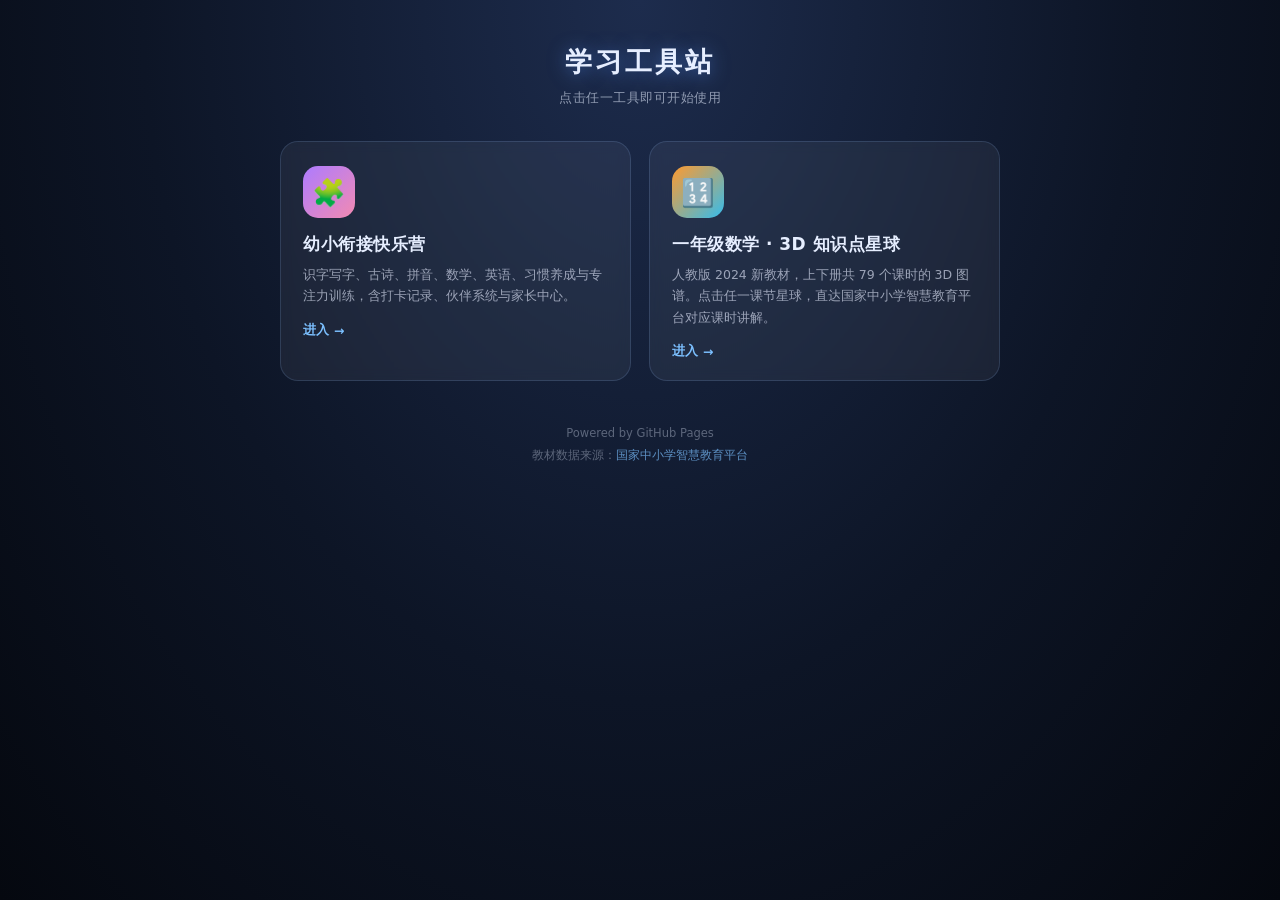
==== index.html @ f81fcbb5 "feat: 根目录改为导航门户（幼小衔接快乐营 + 一年级数学3D）" ====
<!DOCTYPE html>
<html lang="zh-CN">
<head>
    <meta charset="UTF-8">
    <meta name="viewport" content="width=device-width, initial-scale=1.0, viewport-fit=cover">
    <title>学习工具站</title>
    <meta name="description" content="在线学习工具集合：幼小衔接快乐营、小学一年级数学 3D 知识点星球">
    <meta name="theme-color" content="#0a1020">
    <meta name="apple-mobile-web-app-capable" content="yes">
    <meta name="apple-mobile-web-app-status-bar-style" content="black-translucent">
    <meta name="apple-mobile-web-app-title" content="学习工具">
    <link rel="icon" href="data:image/svg+xml,%3Csvg xmlns='http://www.w3.org/2000/svg' viewBox='0 0 64 64'%3E%3Crect width='64' height='64' rx='14' fill='%230a1020'/%3E%3Ccircle cx='22' cy='24' r='9' fill='%23ff9a2e'/%3E%3Ccircle cx='43' cy='38' r='7' fill='%2335bcec'/%3E%3Ccircle cx='41' cy='19' r='4' fill='%23f5cf1f'/%3E%3Ccircle cx='20' cy='45' r='3.5' fill='%2384d944'/%3E%3C/svg%3E">
    <style>
        * { margin: 0; padding: 0; box-sizing: border-box; }
        body {
            min-height: 100vh;
            background: radial-gradient(ellipse at 50% 0%, #1d2c4d 0%, #0d1526 55%, #05080f 100%);
            font-family: "PingFang SC", "Microsoft YaHei", system-ui, sans-serif;
            color: #e6eeff;
            display: flex; flex-direction: column; align-items: center;
            padding: max(44px, env(safe-area-inset-top)) 20px max(40px, env(safe-area-inset-bottom));
            -webkit-font-smoothing: antialiased;
        }
        header { text-align: center; margin-bottom: 34px; }
        header h1 {
            font-size: 27px; font-weight: 800; letter-spacing: 3px;
            text-shadow: 0 2px 18px rgba(90,150,255,.5);
        }
        header p { margin-top: 9px; font-size: 13px; color: rgba(230,238,255,.58); letter-spacing: .5px; }

        .grid {
            width: 100%; max-width: 720px;
            display: grid; grid-template-columns: repeat(auto-fit, minmax(260px, 1fr));
            gap: 18px;
        }
        .card {
            display: block; text-decoration: none; color: inherit;
            padding: 24px 22px 20px; border-radius: 18px;
            background: rgba(255,255,255,.055);
            border: 1px solid rgba(150,190,255,.16);
            backdrop-filter: blur(6px);
            transition: transform .18s ease, background .18s ease, border-color .18s ease, box-shadow .18s ease;
        }
        .card:hover, .card:active {
            transform: translateY(-4px);
            background: rgba(255,255,255,.1);
            border-color: rgba(150,190,255,.45);
            box-shadow: 0 12px 34px rgba(0,0,0,.45);
        }
        .card .ico {
            width: 52px; height: 52px; border-radius: 15px;
            display: flex; align-items: center; justify-content: center;
            font-size: 27px; line-height: 1; margin-bottom: 15px;
        }
        .card:nth-child(1) .ico { background: linear-gradient(135deg, #AD7BFF, #F28AB2); }
        .card:nth-child(2) .ico { background: linear-gradient(135deg, #FF9A2E, #35BCEC); }

        .card h2 { font-size: 17px; font-weight: 700; letter-spacing: .5px; }
        .card p {
            margin-top: 8px; font-size: 12.5px; line-height: 1.7;
            color: rgba(230,238,255,.62);
        }
        .card .go {
            display: inline-flex; align-items: center; gap: 5px;
            margin-top: 15px; font-size: 12.5px; font-weight: 700; color: #7cc0ff;
        }
        .card:hover .go { color: #ffd24a; }

        footer {
            margin-top: 42px; text-align: center;
            font-size: 11.5px; line-height: 1.9; color: rgba(230,238,255,.35);
        }
        footer a { color: rgba(124,192,255,.7); text-decoration: none; }

        @media (max-width: 560px) {
            header h1 { font-size: 22px; }
            .card { padding: 20px 18px 17px; }
        }
    </style>
</head>
<body>
    <header>
        <h1>学习工具站</h1>
        <p>点击任一工具即可开始使用</p>
    </header>

    <div class="grid">
        <a class="card" href="https://shaka19190918.github.io/youxiao-xianjie/">
            <div class="ico">🧩</div>
            <h2>幼小衔接快乐营</h2>
            <p>识字写字、古诗、拼音、数学、英语、习惯养成与专注力训练，含打卡记录、伙伴系统与家长中心。</p>
            <span class="go">进入 <span>→</span></span>
        </a>

        <a class="card" href="https://shaka19190918.github.io/zzxiaoxue/">
            <div class="ico">🔢</div>
            <h2>一年级数学 · 3D 知识点星球</h2>
            <p>人教版 2024 新教材，上下册共 79 个课时的 3D 图谱。点击任一课节星球，直达国家中小学智慧教育平台对应课时讲解。</p>
            <span class="go">进入 <span>→</span></span>
        </a>
    </div>

    <footer>
        Powered by GitHub Pages<br>
        教材数据来源：<a href="https://basic.smartedu.cn/" target="_blank" rel="noopener">国家中小学智慧教育平台</a>
    </footer>
</body>
</html>
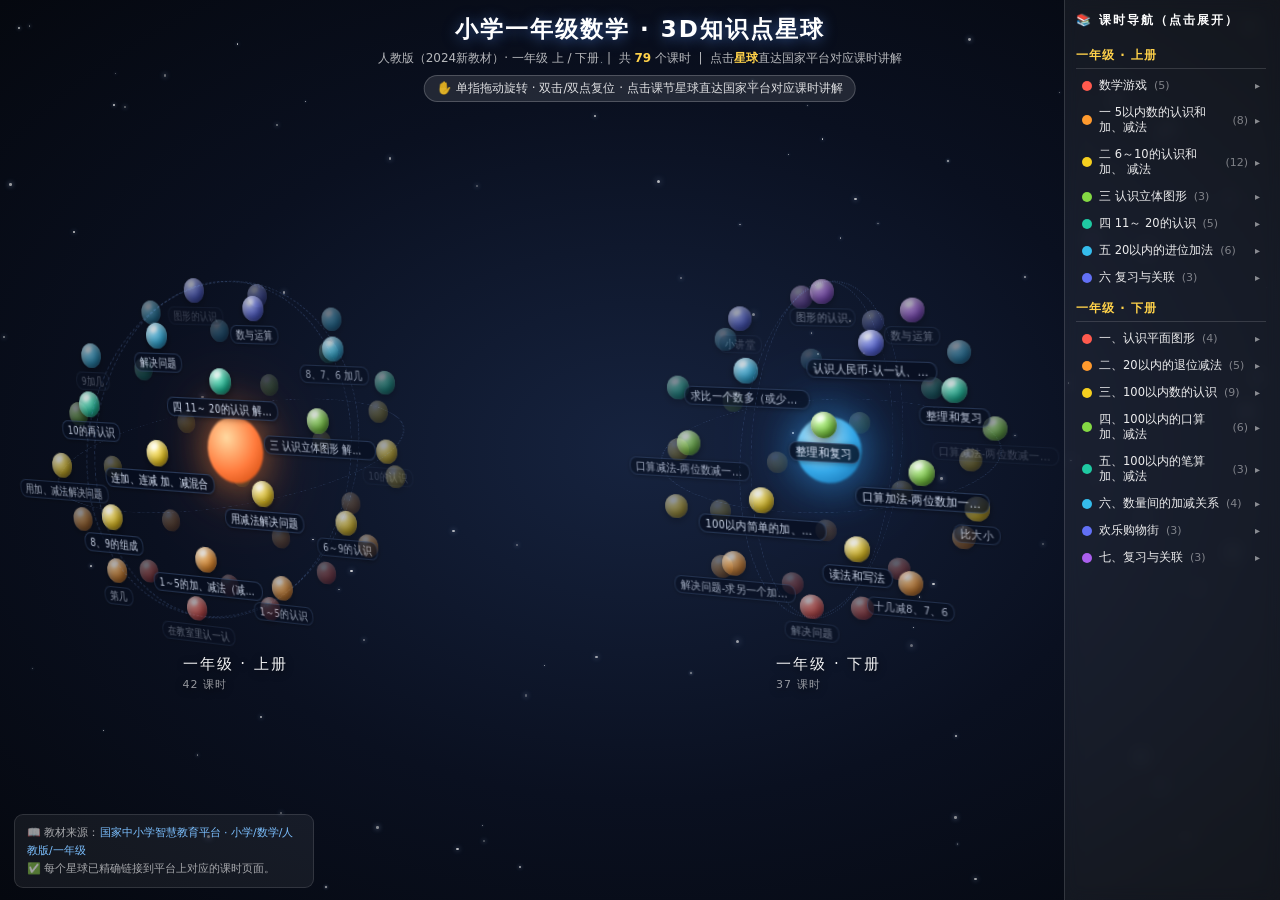
==== commit cee6bb37: "chore: 根域名重定向到 /zzxiaoxue/" ====
--- a/index.html
+++ b/index.html
@@ -1,108 +1,15 @@
 <!DOCTYPE html>
 <html lang="zh-CN">
 <head>
-    <meta charset="UTF-8">
-    <meta name="viewport" content="width=device-width, initial-scale=1.0, viewport-fit=cover">
-    <title>学习工具站</title>
-    <meta name="description" content="在线学习工具集合：幼小衔接快乐营、小学一年级数学 3D 知识点星球">
-    <meta name="theme-color" content="#0a1020">
-    <meta name="apple-mobile-web-app-capable" content="yes">
-    <meta name="apple-mobile-web-app-status-bar-style" content="black-translucent">
-    <meta name="apple-mobile-web-app-title" content="学习工具">
-    <link rel="icon" href="data:image/svg+xml,%3Csvg xmlns='http://www.w3.org/2000/svg' viewBox='0 0 64 64'%3E%3Crect width='64' height='64' rx='14' fill='%230a1020'/%3E%3Ccircle cx='22' cy='24' r='9' fill='%23ff9a2e'/%3E%3Ccircle cx='43' cy='38' r='7' fill='%2335bcec'/%3E%3Ccircle cx='41' cy='19' r='4' fill='%23f5cf1f'/%3E%3Ccircle cx='20' cy='45' r='3.5' fill='%2384d944'/%3E%3C/svg%3E">
-    <style>
-        * { margin: 0; padding: 0; box-sizing: border-box; }
-        body {
-            min-height: 100vh;
-            background: radial-gradient(ellipse at 50% 0%, #1d2c4d 0%, #0d1526 55%, #05080f 100%);
-            font-family: "PingFang SC", "Microsoft YaHei", system-ui, sans-serif;
-            color: #e6eeff;
-            display: flex; flex-direction: column; align-items: center;
-            padding: max(44px, env(safe-area-inset-top)) 20px max(40px, env(safe-area-inset-bottom));
-            -webkit-font-smoothing: antialiased;
-        }
-        header { text-align: center; margin-bottom: 34px; }
-        header h1 {
-            font-size: 27px; font-weight: 800; letter-spacing: 3px;
-            text-shadow: 0 2px 18px rgba(90,150,255,.5);
-        }
-        header p { margin-top: 9px; font-size: 13px; color: rgba(230,238,255,.58); letter-spacing: .5px; }
-
-        .grid {
-            width: 100%; max-width: 720px;
-            display: grid; grid-template-columns: repeat(auto-fit, minmax(260px, 1fr));
-            gap: 18px;
-        }
-        .card {
-            display: block; text-decoration: none; color: inherit;
-            padding: 24px 22px 20px; border-radius: 18px;
-            background: rgba(255,255,255,.055);
-            border: 1px solid rgba(150,190,255,.16);
-            backdrop-filter: blur(6px);
-            transition: transform .18s ease, background .18s ease, border-color .18s ease, box-shadow .18s ease;
-        }
-        .card:hover, .card:active {
-            transform: translateY(-4px);
-            background: rgba(255,255,255,.1);
-            border-color: rgba(150,190,255,.45);
-            box-shadow: 0 12px 34px rgba(0,0,0,.45);
-        }
-        .card .ico {
-            width: 52px; height: 52px; border-radius: 15px;
-            display: flex; align-items: center; justify-content: center;
-            font-size: 27px; line-height: 1; margin-bottom: 15px;
-        }
-        .card:nth-child(1) .ico { background: linear-gradient(135deg, #AD7BFF, #F28AB2); }
-        .card:nth-child(2) .ico { background: linear-gradient(135deg, #FF9A2E, #35BCEC); }
-
-        .card h2 { font-size: 17px; font-weight: 700; letter-spacing: .5px; }
-        .card p {
-            margin-top: 8px; font-size: 12.5px; line-height: 1.7;
-            color: rgba(230,238,255,.62);
-        }
-        .card .go {
-            display: inline-flex; align-items: center; gap: 5px;
-            margin-top: 15px; font-size: 12.5px; font-weight: 700; color: #7cc0ff;
-        }
-        .card:hover .go { color: #ffd24a; }
-
-        footer {
-            margin-top: 42px; text-align: center;
-            font-size: 11.5px; line-height: 1.9; color: rgba(230,238,255,.35);
-        }
-        footer a { color: rgba(124,192,255,.7); text-decoration: none; }
-
-        @media (max-width: 560px) {
-            header h1 { font-size: 22px; }
-            .card { padding: 20px 18px 17px; }
-        }
-    </style>
+<meta charset="UTF-8">
+<title>一年级数学 · 3D知识点星球</title>
+<meta http-equiv="refresh" content="0; url=/zzxiaoxue/">
+<meta name="theme-color" content="#0a1020">
+<meta name="apple-mobile-web-app-capable" content="yes">
 </head>
-<body>
-    <header>
-        <h1>学习工具站</h1>
-        <p>点击任一工具即可开始使用</p>
-    </header>
-
-    <div class="grid">
-        <a class="card" href="https://shaka19190918.github.io/youxiao-xianjie/">
-            <div class="ico">🧩</div>
-            <h2>幼小衔接快乐营</h2>
-            <p>识字写字、古诗、拼音、数学、英语、习惯养成与专注力训练，含打卡记录、伙伴系统与家长中心。</p>
-            <span class="go">进入 <span>→</span></span>
-        </a>
-
-        <a class="card" href="https://shaka19190918.github.io/zzxiaoxue/">
-            <div class="ico">🔢</div>
-            <h2>一年级数学 · 3D 知识点星球</h2>
-            <p>人教版 2024 新教材，上下册共 79 个课时的 3D 图谱。点击任一课节星球，直达国家中小学智慧教育平台对应课时讲解。</p>
-            <span class="go">进入 <span>→</span></span>
-        </a>
-    </div>
-
-    <footer>
-        Powered by GitHub Pages<br>
-        教材数据来源：<a href="https://basic.smartedu.cn/" target="_blank" rel="noopener">国家中小学智慧教育平台</a>
-    </footer>
+<body style="margin:0;font-family:system-ui,'PingFang SC','Microsoft YaHei',sans-serif;background:#0a1020;color:#dce8ff;display:flex;flex-direction:column;align-items:center;justify-content:center;height:100vh;gap:10px;text-align:center">
+<div style="font-size:19px;font-weight:800">一年级数学 · 3D 知识点星球</div>
+<div style="font-size:14px;opacity:.7">已搬家到新地址，正在跳转…</div>
+<a href="/zzxiaoxue/" style="color:#7cc0ff;font-size:14px;margin-top:8px;text-decoration:none">如未自动跳转，点此访问 →</a>
 </body>
-</html>
+</html>
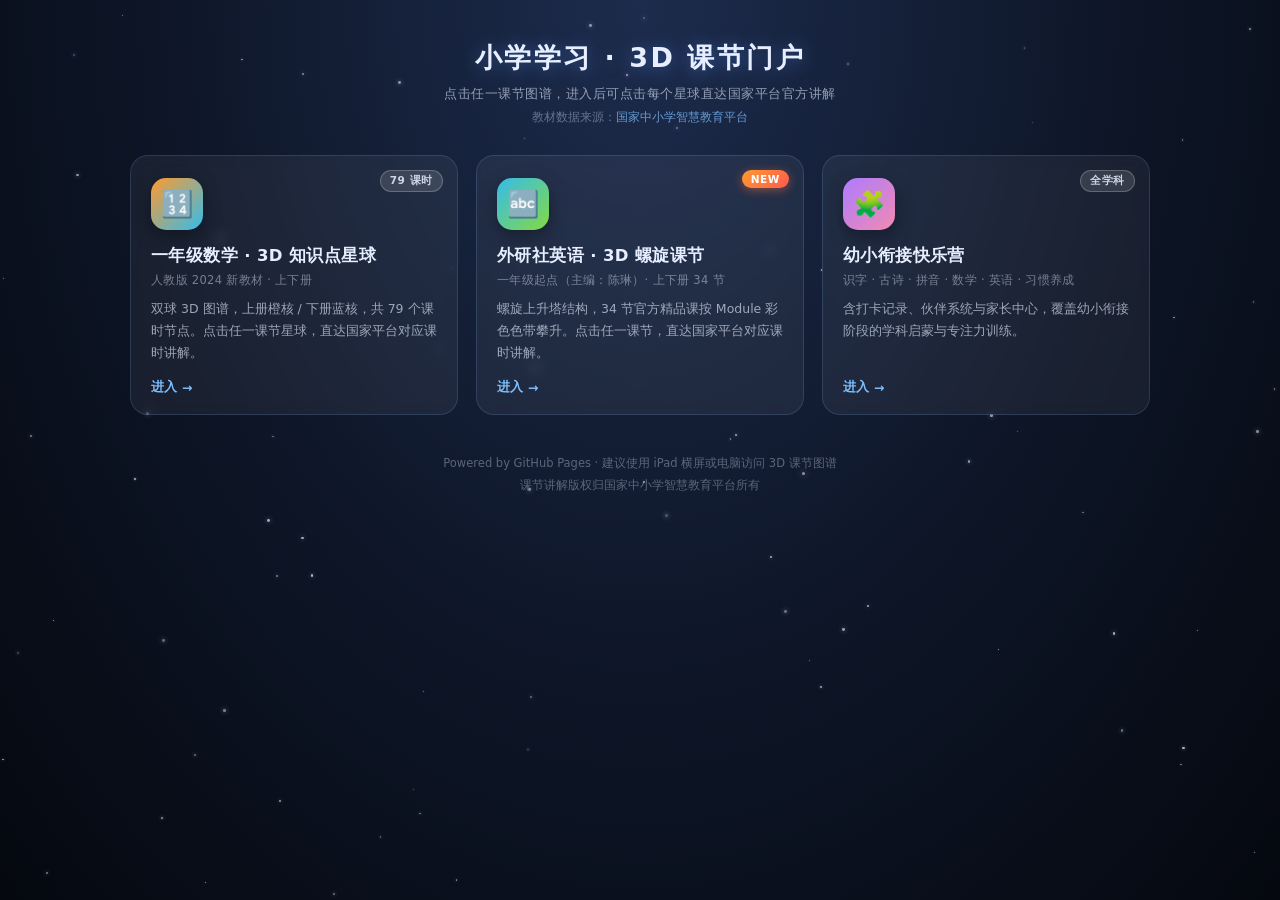
==== commit 50af1eb6: "root domain -> navigation portal (3 sites)" ====
--- a/index.html
+++ b/index.html
@@ -2,14 +2,135 @@
 <html lang="zh-CN">
 <head>
 <meta charset="UTF-8">
-<title>一年级数学 · 3D知识点星球</title>
-<meta http-equiv="refresh" content="0; url=/zzxiaoxue/">
+<meta name="viewport" content="width=device-width, initial-scale=1.0, viewport-fit=cover">
+<title>小学学习 3D 课节门户</title>
+<meta name="description" content="幼小衔接快乐营、一年级数学 3D 知识点星球、外研社英语 3D 螺旋课节——课节节点一键直达国家中小学智慧教育平台官方讲解。">
 <meta name="theme-color" content="#0a1020">
 <meta name="apple-mobile-web-app-capable" content="yes">
+<meta name="apple-mobile-web-app-status-bar-style" content="black-translucent">
+<meta name="apple-mobile-web-app-title" content="学习3D门户">
+<meta property="og:title" content="小学学习 3D 课节门户">
+<meta property="og:description" content="数学 79 课时 · 英语 34 节 · 幼小衔接快乐营">
+<meta property="og:type" content="website">
+<link rel="icon" href="data:image/svg+xml,%3Csvg xmlns='http://www.w3.org/2000/svg' viewBox='0 0 64 64'%3E%3Crect width='64' height='64' rx='14' fill='%230a1020'/%3E%3Ccircle cx='22' cy='24' r='9' fill='%23ff9a2e'/%3E%3Ccircle cx='43' cy='38' r='7' fill='%2335bcec'/%3E%3Ccircle cx='41' cy='19' r='4' fill='%23f5cf1f'/%3E%3Ccircle cx='20' cy='45' r='3.5' fill='%2384d944'/%3E%3C/svg%3E">
+<style>
+* { margin:0; padding:0; box-sizing:border-box; }
+html { -webkit-text-size-adjust:100%; }
+body {
+  min-height:100vh; min-height:100dvh;
+  background:radial-gradient(ellipse at 50% 0%, #1d2c4d 0%, #0d1526 55%, #05080f 100%);
+  font-family:"PingFang SC","Microsoft YaHei",system-ui,sans-serif;
+  color:#e6eeff; -webkit-font-smoothing:antialiased;
+  display:flex; flex-direction:column; align-items:center;
+  padding:max(40px, env(safe-area-inset-top)) 22px max(36px, env(safe-area-inset-bottom));
+  overflow-x:hidden;
+}
+#stars { position:fixed; inset:0; z-index:0; pointer-events:none; }
+body > *:not(#stars) { position:relative; z-index:1; }
+
+header { text-align:center; margin-bottom:30px; }
+header h1 { font-size:27px; font-weight:800; letter-spacing:2.5px; text-shadow:0 2px 18px rgba(90,150,255,.45); }
+header p { margin-top:9px; font-size:13px; color:rgba(230,238,255,.6); letter-spacing:.5px; }
+header .srcnote { margin-top:7px; font-size:11.5px; color:rgba(230,238,255,.38); }
+header .srcnote a { color:rgba(124,192,255,.75); text-decoration:none; }
+
+.grid { width:100%; max-width:1020px; display:grid; grid-template-columns:repeat(auto-fit, minmax(258px,1fr)); gap:18px; }
+
+.card {
+  position:relative; display:flex; flex-direction:column;
+  text-decoration:none; color:inherit; overflow:hidden;
+  padding:22px 20px 18px; border-radius:18px;
+  background:rgba(255,255,255,.055); border:1px solid rgba(150,190,255,.16);
+  backdrop-filter:blur(6px);
+  transition:transform .18s ease, background .18s ease, border-color .18s ease, box-shadow .18s ease;
+}
+.card:hover, .card:active { transform:translateY(-5px); background:rgba(255,255,255,.1); border-color:rgba(150,190,255,.5); box-shadow:0 14px 38px rgba(0,0,0,.5); }
+.card:focus-visible { outline:2px solid #ffd24a; outline-offset:3px; }
+
+.badge { position:absolute; top:14px; right:14px; padding:3px 9px; border-radius:20px; font-size:10.5px; font-weight:700; letter-spacing:.6px; }
+.badge.new { background:linear-gradient(135deg,#ff9a2e,#ff5a4e); color:#fff; box-shadow:0 2px 10px rgba(255,120,60,.45); }
+.badge.cnt { background:rgba(255,255,255,.12); border:1px solid rgba(255,255,255,.22); color:rgba(230,238,255,.85); }
+
+.ico { width:52px; height:52px; border-radius:15px; display:flex; align-items:center; justify-content:center; font-size:26px; line-height:1; margin-bottom:14px; box-shadow:0 6px 18px rgba(0,0,0,.35); }
+.card.c1 .ico { background:linear-gradient(135deg,#AD7BFF,#F28AB2); }
+.card.c2 .ico { background:linear-gradient(135deg,#FF9A2E,#35BCEC); }
+.card.c3 .ico { background:linear-gradient(135deg,#35BCEC,#84D944); }
+
+.card h2 { font-size:16.5px; font-weight:700; letter-spacing:.4px; line-height:1.4; padding-right:52px; }
+.card .meta { margin-top:6px; font-size:11.5px; color:rgba(230,238,255,.45); letter-spacing:.3px; }
+.card p { margin-top:10px; font-size:12.5px; line-height:1.75; color:rgba(230,238,255,.64); flex:1; }
+.card .go { display:inline-flex; align-items:center; gap:5px; margin-top:15px; font-size:12.5px; font-weight:700; color:#7cc0ff; }
+.card:hover .go { color:#ffd24a; }
+
+footer { margin-top:38px; text-align:center; font-size:11.5px; line-height:1.9; color:rgba(230,238,255,.35); }
+footer a { color:rgba(124,192,255,.7); text-decoration:none; }
+
+@media (max-width:560px){
+  header h1 { font-size:22px; }
+  .grid { gap:14px; }
+  .card { padding:19px 17px 16px; }
+}
+/* iPad 横屏高度不足时压缩留白 */
+@media (max-height:700px){
+  body { padding-top:max(24px, env(safe-area-inset-top)); }
+  header { margin-bottom:20px; }
+  header h1 { font-size:22px; }
+  footer { margin-top:24px; }
+}
+</style>
 </head>
-<body style="margin:0;font-family:system-ui,'PingFang SC','Microsoft YaHei',sans-serif;background:#0a1020;color:#dce8ff;display:flex;flex-direction:column;align-items:center;justify-content:center;height:100vh;gap:10px;text-align:center">
-<div style="font-size:19px;font-weight:800">一年级数学 · 3D 知识点星球</div>
-<div style="font-size:14px;opacity:.7">已搬家到新地址，正在跳转…</div>
-<a href="/zzxiaoxue/" style="color:#7cc0ff;font-size:14px;margin-top:8px;text-decoration:none">如未自动跳转，点此访问 →</a>
+<body>
+<div id="stars"></div>
+
+<header>
+  <h1>小学学习 · 3D 课节门户</h1>
+  <p>点击任一课节图谱，进入后可点击每个星球直达国家平台官方讲解</p>
+  <div class="srcnote">教材数据来源：<a href="https://basic.smartedu.cn/" target="_blank" rel="noopener">国家中小学智慧教育平台</a></div>
+</header>
+
+<div class="grid">
+  <a class="card c2" href="/zzxiaoxue/">
+    <span class="badge cnt">79 课时</span>
+    <div class="ico">🔢</div>
+    <h2>一年级数学 · 3D 知识点星球</h2>
+    <div class="meta">人教版 2024 新教材 · 上下册</div>
+    <p>双球 3D 图谱，上册橙核 / 下册蓝核，共 79 个课时节点。点击任一课节星球，直达国家平台对应课时讲解。</p>
+    <span class="go">进入 <span>→</span></span>
+  </a>
+
+  <a class="card c3" href="/zzxiaoxue/fltrp/">
+    <span class="badge new">NEW</span>
+    <div class="ico">🔤</div>
+    <h2>外研社英语 · 3D 螺旋课节</h2>
+    <div class="meta">一年级起点（主编：陈琳）· 上下册 34 节</div>
+    <p>螺旋上升塔结构，34 节官方精品课按 Module 彩色色带攀升。点击任一课节，直达国家平台对应课时讲解。</p>
+    <span class="go">进入 <span>→</span></span>
+  </a>
+
+  <a class="card c1" href="/youxiao-xianjie/">
+    <span class="badge cnt">全学科</span>
+    <div class="ico">🧩</div>
+    <h2>幼小衔接快乐营</h2>
+    <div class="meta">识字 · 古诗 · 拼音 · 数学 · 英语 · 习惯养成</div>
+    <p>含打卡记录、伙伴系统与家长中心，覆盖幼小衔接阶段的学科启蒙与专注力训练。</p>
+    <span class="go">进入 <span>→</span></span>
+  </a>
+</div>
+
+<footer>
+  Powered by GitHub Pages · 建议使用 iPad 横屏或电脑访问 3D 课节图谱<br>
+  课节讲解版权归国家中小学智慧教育平台所有
+</footer>
+
+<script>
+(function(){
+  var s=document.getElementById('stars'), h='';
+  for(var i=0;i<80;i++){
+    var sz=(Math.random()*2+1).toFixed(1);
+    h+='<div style="position:absolute;left:'+(Math.random()*100).toFixed(2)+'%;top:'+(Math.random()*100).toFixed(2)+'%;width:'+sz+'px;height:'+sz+'px;border-radius:50%;background:rgba(255,255,255,'+(Math.random()*.45+.25).toFixed(2)+');box-shadow:0 0 '+(sz*2)+'px rgba(180,210,255,.6);"></div>';
+  }
+  s.innerHTML=h;
+})();
+</script>
 </body>
-</html>+</html>
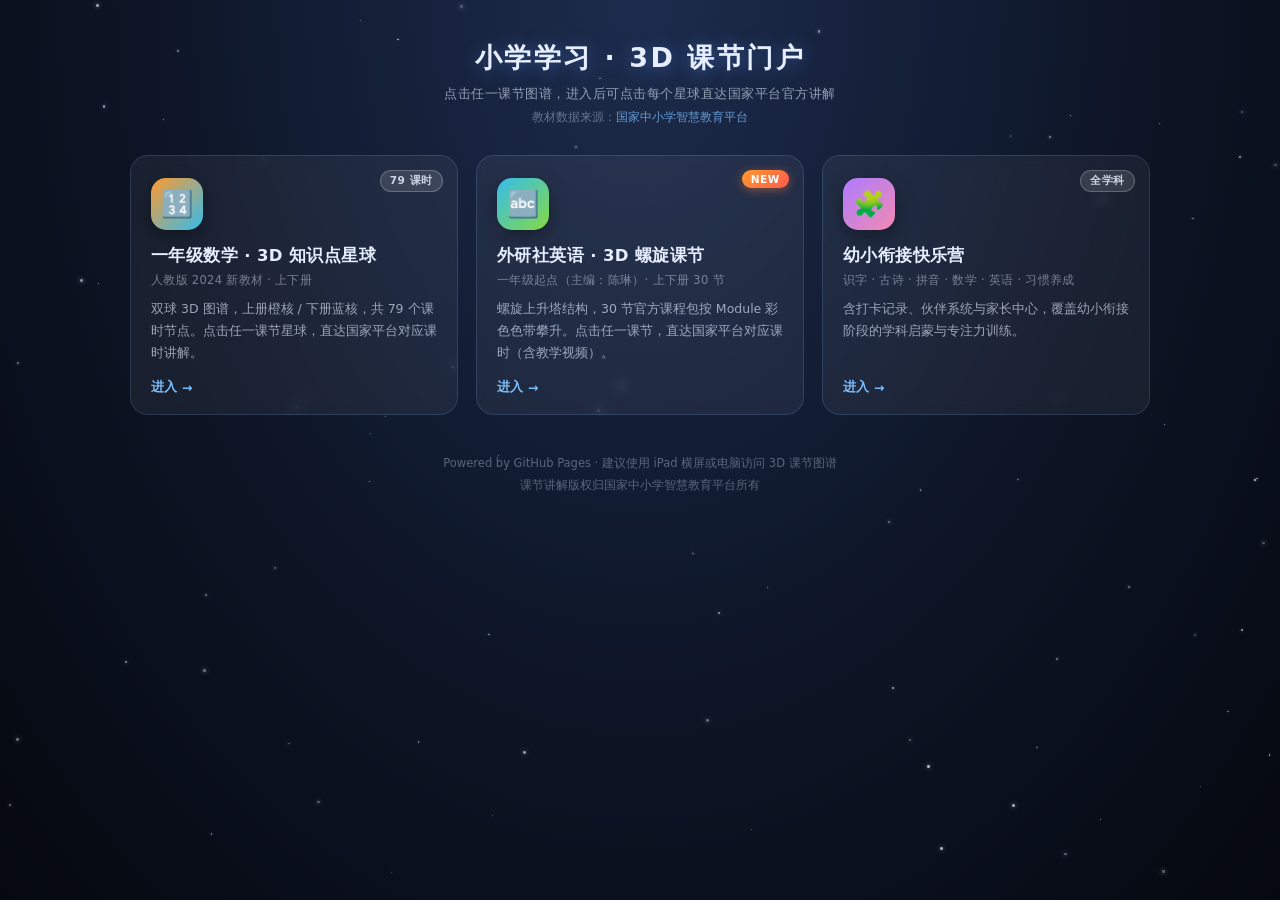
==== commit f033998d: "portal: 英语卡片节点数 34 -> 30" ====
--- a/index.html
+++ b/index.html
@@ -102,8 +102,8 @@
     <span class="badge new">NEW</span>
     <div class="ico">🔤</div>
     <h2>外研社英语 · 3D 螺旋课节</h2>
-    <div class="meta">一年级起点（主编：陈琳）· 上下册 34 节</div>
-    <p>螺旋上升塔结构，34 节官方精品课按 Module 彩色色带攀升。点击任一课节，直达国家平台对应课时讲解。</p>
+    <div class="meta">一年级起点（主编：陈琳）· 上下册 30 节</div>
+    <p>螺旋上升塔结构，30 节官方课程包按 Module 彩色色带攀升。点击任一课节，直达国家平台对应课时（含教学视频）。</p>
     <span class="go">进入 <span>→</span></span>
   </a>
 
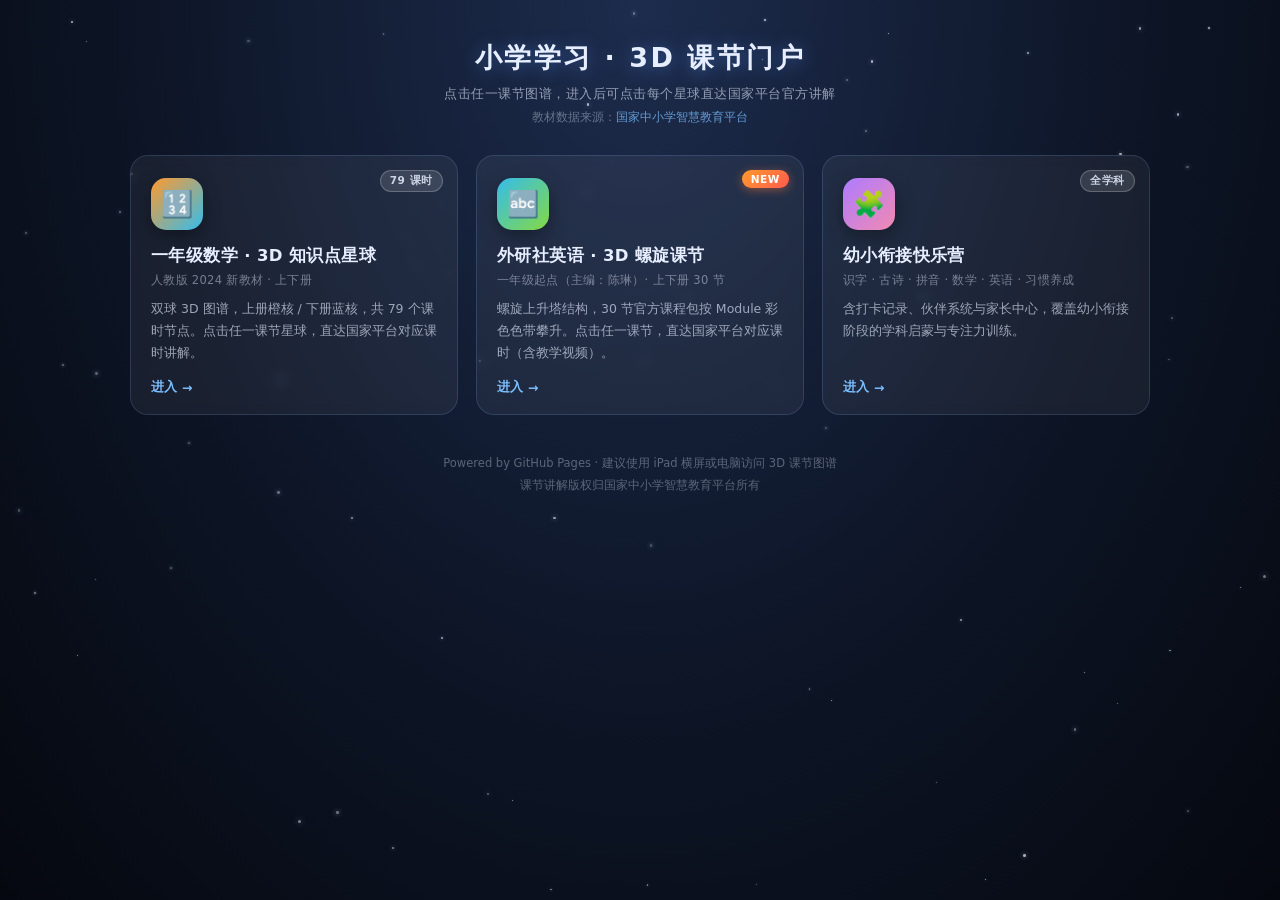
==== commit c7c79482: "portal: English card link -> ?v=2 (bust cache)" ====
--- a/index.html
+++ b/index.html
@@ -98,7 +98,7 @@
     <span class="go">进入 <span>→</span></span>
   </a>
 
-  <a class="card c3" href="/zzxiaoxue/fltrp/">
+  <a class="card c3" href="/zzxiaoxue/fltrp/?v=2">
     <span class="badge new">NEW</span>
     <div class="ico">🔤</div>
     <h2>外研社英语 · 3D 螺旋课节</h2>
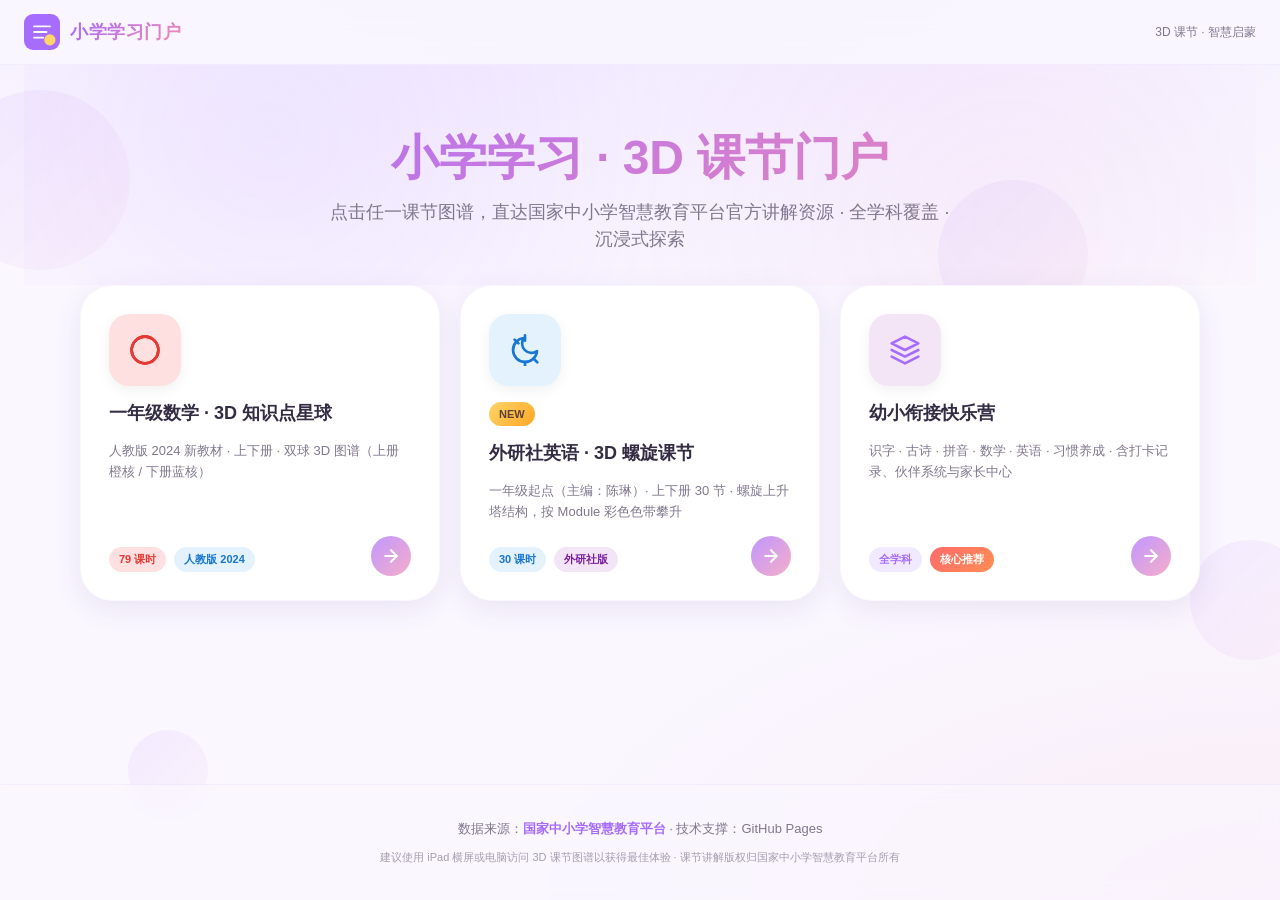
==== commit f09f5a06: "Portal v2: landscape-first redesign, unified brand language" ====
--- a/index.html
+++ b/index.html
@@ -2,135 +2,256 @@
 <html lang="zh-CN">
 <head>
 <meta charset="UTF-8">
-<meta name="viewport" content="width=device-width, initial-scale=1.0, viewport-fit=cover">
-<title>小学学习 3D 课节门户</title>
-<meta name="description" content="幼小衔接快乐营、一年级数学 3D 知识点星球、外研社英语 3D 螺旋课节——课节节点一键直达国家中小学智慧教育平台官方讲解。">
-<meta name="theme-color" content="#0a1020">
+<meta name="viewport" content="width=device-width,initial-scale=1.0,viewport-fit=cover">
 <meta name="apple-mobile-web-app-capable" content="yes">
-<meta name="apple-mobile-web-app-status-bar-style" content="black-translucent">
-<meta name="apple-mobile-web-app-title" content="学习3D门户">
-<meta property="og:title" content="小学学习 3D 课节门户">
-<meta property="og:description" content="数学 79 课时 · 英语 34 节 · 幼小衔接快乐营">
-<meta property="og:type" content="website">
-<link rel="icon" href="data:image/svg+xml,%3Csvg xmlns='http://www.w3.org/2000/svg' viewBox='0 0 64 64'%3E%3Crect width='64' height='64' rx='14' fill='%230a1020'/%3E%3Ccircle cx='22' cy='24' r='9' fill='%23ff9a2e'/%3E%3Ccircle cx='43' cy='38' r='7' fill='%2335bcec'/%3E%3Ccircle cx='41' cy='19' r='4' fill='%23f5cf1f'/%3E%3Ccircle cx='20' cy='45' r='3.5' fill='%2384d944'/%3E%3C/svg%3E">
+<meta name="theme-color" content="#A66CFF">
+<title>小学学习 · 3D 课节门户</title>
 <style>
-* { margin:0; padding:0; box-sizing:border-box; }
-html { -webkit-text-size-adjust:100%; }
-body {
-  min-height:100vh; min-height:100dvh;
-  background:radial-gradient(ellipse at 50% 0%, #1d2c4d 0%, #0d1526 55%, #05080f 100%);
-  font-family:"PingFang SC","Microsoft YaHei",system-ui,sans-serif;
-  color:#e6eeff; -webkit-font-smoothing:antialiased;
-  display:flex; flex-direction:column; align-items:center;
-  padding:max(40px, env(safe-area-inset-top)) 22px max(36px, env(safe-area-inset-bottom));
-  overflow-x:hidden;
-}
-#stars { position:fixed; inset:0; z-index:0; pointer-events:none; }
-body > *:not(#stars) { position:relative; z-index:1; }
-
-header { text-align:center; margin-bottom:30px; }
-header h1 { font-size:27px; font-weight:800; letter-spacing:2.5px; text-shadow:0 2px 18px rgba(90,150,255,.45); }
-header p { margin-top:9px; font-size:13px; color:rgba(230,238,255,.6); letter-spacing:.5px; }
-header .srcnote { margin-top:7px; font-size:11.5px; color:rgba(230,238,255,.38); }
-header .srcnote a { color:rgba(124,192,255,.75); text-decoration:none; }
-
-.grid { width:100%; max-width:1020px; display:grid; grid-template-columns:repeat(auto-fit, minmax(258px,1fr)); gap:18px; }
-
-.card {
-  position:relative; display:flex; flex-direction:column;
-  text-decoration:none; color:inherit; overflow:hidden;
-  padding:22px 20px 18px; border-radius:18px;
-  background:rgba(255,255,255,.055); border:1px solid rgba(150,190,255,.16);
-  backdrop-filter:blur(6px);
-  transition:transform .18s ease, background .18s ease, border-color .18s ease, box-shadow .18s ease;
-}
-.card:hover, .card:active { transform:translateY(-5px); background:rgba(255,255,255,.1); border-color:rgba(150,190,255,.5); box-shadow:0 14px 38px rgba(0,0,0,.5); }
-.card:focus-visible { outline:2px solid #ffd24a; outline-offset:3px; }
-
-.badge { position:absolute; top:14px; right:14px; padding:3px 9px; border-radius:20px; font-size:10.5px; font-weight:700; letter-spacing:.6px; }
-.badge.new { background:linear-gradient(135deg,#ff9a2e,#ff5a4e); color:#fff; box-shadow:0 2px 10px rgba(255,120,60,.45); }
-.badge.cnt { background:rgba(255,255,255,.12); border:1px solid rgba(255,255,255,.22); color:rgba(230,238,255,.85); }
-
-.ico { width:52px; height:52px; border-radius:15px; display:flex; align-items:center; justify-content:center; font-size:26px; line-height:1; margin-bottom:14px; box-shadow:0 6px 18px rgba(0,0,0,.35); }
-.card.c1 .ico { background:linear-gradient(135deg,#AD7BFF,#F28AB2); }
-.card.c2 .ico { background:linear-gradient(135deg,#FF9A2E,#35BCEC); }
-.card.c3 .ico { background:linear-gradient(135deg,#35BCEC,#84D944); }
-
-.card h2 { font-size:16.5px; font-weight:700; letter-spacing:.4px; line-height:1.4; padding-right:52px; }
-.card .meta { margin-top:6px; font-size:11.5px; color:rgba(230,238,255,.45); letter-spacing:.3px; }
-.card p { margin-top:10px; font-size:12.5px; line-height:1.75; color:rgba(230,238,255,.64); flex:1; }
-.card .go { display:inline-flex; align-items:center; gap:5px; margin-top:15px; font-size:12.5px; font-weight:700; color:#7cc0ff; }
-.card:hover .go { color:#ffd24a; }
-
-footer { margin-top:38px; text-align:center; font-size:11.5px; line-height:1.9; color:rgba(230,238,255,.35); }
-footer a { color:rgba(124,192,255,.7); text-decoration:none; }
-
-@media (max-width:560px){
-  header h1 { font-size:22px; }
-  .grid { gap:14px; }
-  .card { padding:19px 17px 16px; }
-}
-/* iPad 横屏高度不足时压缩留白 */
-@media (max-height:700px){
-  body { padding-top:max(24px, env(safe-area-inset-top)); }
-  header { margin-bottom:20px; }
-  header h1 { font-size:22px; }
-  footer { margin-top:24px; }
+:root{
+  --pri:#A66CFF; --pri-l:#F1E9FF; --pri-d:#8B4AE8;
+  --accent:#F28AB2; --accent-l:#FCE4EC;
+  --math:#FFD567; --math-l:#FFF8E1;
+  --cn:#49C7C0; --cn-l:#E0F7FA;
+  --habit:#69C98C; --habit-l:#E8F5E9;
+  --eng:#4FC3F7; --eng-l:#E3F2FD;
+  --bg:#FAF7FF; --bg-alt:#F5F0FA;
+  --card:#FFF; --txt:#332C43; --tx2:#80778E;
+  --sh:0 8px 28px rgba(94,70,150,.10);
+  --sh-hover:0 16px 48px rgba(94,70,150,.18);
+  --r:24px; --r-lg:32px;
+  --sb:env(safe-area-inset-bottom,0px);
+  --st:env(safe-area-inset-top,0px);
+}
+*{margin:0;padding:0;box-sizing:border-box;-webkit-tap-highlight-color:transparent}
+html{scroll-behavior:smooth}
+@media (prefers-reduced-motion:reduce){html{scroll-behavior:auto}*, *::before, *::after{animation-duration:.01ms!important;transition-duration:.01ms!important}}
+body{
+  font-family:-apple-system,BlinkMacSystemFont,"PingFang SC","Microsoft YaHei",sans-serif;
+  background:var(--bg); color:var(--txt);
+  min-height:100vh; overflow-x:hidden;
+  line-height:1.5; -webkit-font-smoothing:antialiased;
+}
+@media (orientation:landscape) and (max-height:560px){
+  :root{--r:20px; --r-lg:28px}
+  .hero{min-height:auto;padding:48px 0}
+  .hero h1{font-size:clamp(28px,4.5vw,38px)}
+  .hero p{font-size:14px}
+  .grid{gap:16px}
+  .card{padding:20px}
+  .card .icon{width:64px;height:64px;font-size:28px}
+  .card h2{font-size:16px}
+  footer{padding:20px 24px}
+}
+@media (orientation:portrait) and (max-width:700px){
+  :root{--r:20px; --r-lg:28px}
+  .hero{padding:40px 20px}
+  .hero h1{font-size:28px}
+  .grid{grid-template-columns:1fr;gap:14px;padding:0 16px;padding-bottom:calc(60px+var(--sb))}
+  .card{padding:18px}
+  .card .icon{width:60px;height:60px;font-size:26px}
+  .card h2{font-size:15px}
+  footer{padding:18px 16px}
+}
+.page-wrap{
+  display:grid; grid-template-rows:auto 1fr auto; min-height:100vh;
+  background:
+    radial-gradient(ellipse 80% 50% at 50% -10%, rgba(166,108,255,.12), transparent),
+    radial-gradient(ellipse 60% 40% at 100% 100%, rgba(242,138,178,.1), transparent),
+    var(--bg);
+}
+header{
+  position:sticky; top:0; z-index:100;
+  background:rgba(250,247,255,.85);
+  backdrop-filter:blur(12px); -webkit-backdrop-filter:blur(12px);
+  border-bottom:1px solid rgba(166,108,255,.08);
+  padding:14px 24px; padding-top:max(14px,var(--st));
+  display:flex; align-items:center; justify-content:space-between; gap:16px;
+  flex-wrap:wrap;
+}
+.logo{display:flex;align-items:center;gap:10px;text-decoration:none;color:var(--txt)}
+.logo svg{width:36px;height:36px;flex-shrink:0}
+.logo span{font-size:18px;font-weight:800;letter-spacing:.5px;background:linear-gradient(135deg,var(--pri),var(--accent));-webkit-background-clip:text;background-clip:text;color:transparent}
+.tagline{font-size:12px;color:var(--tx2);white-space:nowrap}
+main{padding:0 24px}
+.hero{
+  text-align:center; padding:64px 0 32px;
+  position:relative; overflow:hidden;
+}
+.hero::before{
+  content:''; position:absolute; inset:0;
+  background:
+    radial-gradient(circle at 20% 30%, rgba(166,108,255,.08), transparent 40%),
+    radial-gradient(circle at 80% 70%, rgba(242,138,178,.06), transparent 40%);
+  pointer-events:none;
+}
+.hero h1{
+  font-size:clamp(32px,5vw,48px); font-weight:800; line-height:1.2;
+  background:linear-gradient(135deg,var(--pri),var(--accent),var(--pri));
+  background-size:200% 200%; -webkit-background-clip:text; background-clip:text; color:transparent;
+  animation:gradientShift 6s ease-in-out infinite;
+  margin-bottom:12px; position:relative; z-index:1;
+}
+@keyframes gradientShift{0%,100%{background-position:0% 50%}50%{background-position:100% 50%}}
+.hero p{font-size:clamp(14px,2vw,18px);color:var(--tx2);max-width:640px;margin:0 auto;position:relative;z-index:1}
+.grid{
+  display:grid;
+  grid-template-columns:repeat(3,1fr);
+  gap:20px;
+  max-width:1120px; margin:0 auto 40px;
+  padding-bottom:40px;
+}
+@media (max-width:1024px){.grid{grid-template-columns:repeat(2,1fr)}}
+@media (max-width:700px){.grid{grid-template-columns:1fr}}
+.card{
+  background:var(--card); border-radius:var(--r-lg); padding:28px;
+  box-shadow:var(--sh); border:1px solid rgba(166,108,255,.06);
+  display:flex; flex-direction:column; align-items:flex-start; gap:16px;
+  text-decoration:none; color:inherit;
+  transition:transform .25s cubic-bezier(.2,.8,.2,1), box-shadow .25s, border-color .25s;
+  position:relative; overflow:hidden;
+}
+.card::before{
+  content:''; position:absolute; top:0; left:0; right:0; height:4px;
+  background:var(--card-accent,var(--pri));
+  transform:scaleX(0); transform-origin:left; transition:transform .35s cubic-bezier(.2,.8,.2,1);
+}
+.card:hover,.card:focus-within{
+  transform:translateY(-6px); box-shadow:var(--sh-hover);
+  border-color:rgba(166,108,255,.15);
+}
+.card:hover::before,.card:focus-within::before{transform:scaleX(1)}
+.card:active{transform:translateY(-2px) scale(.99)}
+.card .icon{
+  width:72px; height:72px; border-radius:20px;
+  display:flex; align-items:center; justify-content:center;
+  font-size:32px; flex-shrink:0;
+  background:var(--card-icon-bg,var(--pri-l));
+  color:var(--card-icon-color,var(--pri));
+  box-shadow:0 4px 14px rgba(0,0,0,.06);
+  transition:transform .25s, box-shadow .25s;
+}
+.card:hover .icon{transform:scale(1.08); box-shadow:0 8px 20px rgba(0,0,0,.1)}
+.card h2{font-size:18px;font-weight:800;line-height:1.3}
+.card .desc{font-size:13px;color:var(--tx2);line-height:1.6;flex:1}
+.card .meta{display:flex;gap:8px;flex-wrap:wrap;margin-top:auto;padding-top:8px}
+.badge{
+  font-size:11px;font-weight:700;padding:4px 10px;border-radius:100px;
+  background:var(--badge-bg,var(--pri-l));color:var(--badge-color,var(--pri));
+}
+.badge.new{background:linear-gradient(135deg,var(--math),#FFA726);color:#5D4037;animation:pulse 2.5s ease-in-out infinite}
+@keyframes pulse{0%,100%{box-shadow:0 0 0 0 rgba(255,213,103,.4)}50%{box-shadow:0 0 0 8px rgba(255,213,103,0)}}
+.badge.hot{background:linear-gradient(135deg,#FF6B6B,#FF8E53);color:#FFF}
+.card .arrow{
+  position:absolute; right:24px; bottom:24px;
+  width:40px; height:40px; border-radius:50%;
+  background:linear-gradient(135deg,var(--pri),var(--accent));
+  color:#FFF; display:flex; align-items:center; justify-content:center;
+  font-size:18px; opacity:.7; transform:translateX(-4px);
+  transition:transform .25s, opacity .25s;
+}
+.card:hover .arrow,.card:focus-within .arrow{transform:translateX(4px);opacity:1}
+footer{
+  text-align:center; padding:32px 24px;
+  border-top:1px solid rgba(166,108,255,.08);
+  background:rgba(250,247,255,.6); backdrop-filter:blur(8px);
+  color:var(--tx2); font-size:13px; line-height:1.8;
+}
+footer a{color:var(--pri);text-decoration:none;font-weight:600}
+footer a:hover{text-decoration:underline}
+.copyright{margin-top:8px;font-size:11px;opacity:.7}
+.floating-shapes{
+  position:fixed; inset:0; pointer-events:none; z-index:0; overflow:hidden;
+}
+.shape{
+  position:absolute; border-radius:50%;
+  background:linear-gradient(135deg,rgba(166,108,255,.08),rgba(242,138,178,.05));
+  animation:float 20s ease-in-out infinite;
+}
+.shape:nth-child(1){width:180px;height:180px;top:10%;left:-50px;animation-delay:0s;animation-duration:22s}
+.shape:nth-child(2){width:120px;height:120px;top:60%;right:-30px;animation-delay:3s;animation-duration:18s}
+.shape:nth-child(3){width:80px;height:80px;bottom:10%;left:10%;animation-delay:6s;animation-duration:25s}
+.shape:nth-child(4){width:150px;height:150px;top:20%;right:15%;animation-delay:9s;animation-duration:20s}
+@keyframes float{0%,100%{transform:translate(0,0) scale(1)}25%{transform:translate(30px,-20px) scale(1.05)}50%{transform:translate(-20px,30px) scale(.95)}75%{transform:translate(25px,25px) scale(1.02)}}
+@media (prefers-reduced-motion:reduce){
+  .hero h1{animation:none}
+  .shape{animation:none}
+  .badge.new{animation:none}
+  .card,.card .icon,.card .arrow{transition:none}
 }
 </style>
 </head>
 <body>
-<div id="stars"></div>
-
+<div class="floating-shapes" aria-hidden="true">
+  <div class="shape"></div><div class="shape"></div><div class="shape"></div><div class="shape"></div>
+</div>
+<div class="page-wrap">
 <header>
-  <h1>小学学习 · 3D 课节门户</h1>
-  <p>点击任一课节图谱，进入后可点击每个星球直达国家平台官方讲解</p>
-  <div class="srcnote">教材数据来源：<a href="https://basic.smartedu.cn/" target="_blank" rel="noopener">国家中小学智慧教育平台</a></div>
+  <a href="/" class="logo" aria-label="返回首页">
+    <svg viewBox="0 0 64 64" fill="none" xmlns="http://www.w3.org/2000/svg" aria-hidden="true">
+      <rect width="64" height="64" rx="16" fill="url(#g)"/>
+      <path d="M18 22h28M18 32h22M18 42h16" stroke="white" stroke-width="3.5" stroke-linecap="round"/>
+      <circle cx="46" cy="46" r="10" fill="url(#g2)"/>
+      <defs>
+        <linearGradient id="g" x1="0" y1="0" x2="64" y2="64"><stop offset="0%" stop-color="#A66CFF"/><stop offset="100%" stop-color="#F28AB2"/></linearGradient>
+        <linearGradient id="g2" x1="36" y1="36" x2="56" y2="56"><stop offset="0%" stop-color="#FFD567"/><stop offset="100%" stop-color="#FFA726"/></linearGradient>
+      </defs>
+    </svg>
+    <span>小学学习门户</span>
+  </a>
+  <span class="tagline">3D 课节 · 智慧启蒙</span>
 </header>
-
-<div class="grid">
-  <a class="card c2" href="/zzxiaoxue/">
-    <span class="badge cnt">79 课时</span>
-    <div class="ico">🔢</div>
-    <h2>一年级数学 · 3D 知识点星球</h2>
-    <div class="meta">人教版 2024 新教材 · 上下册</div>
-    <p>双球 3D 图谱，上册橙核 / 下册蓝核，共 79 个课时节点。点击任一课节星球，直达国家平台对应课时讲解。</p>
-    <span class="go">进入 <span>→</span></span>
-  </a>
-
-  <a class="card c3" href="/zzxiaoxue/fltrp/?v=2">
-    <span class="badge new">NEW</span>
-    <div class="ico">🔤</div>
-    <h2>外研社英语 · 3D 螺旋课节</h2>
-    <div class="meta">一年级起点（主编：陈琳）· 上下册 30 节</div>
-    <p>螺旋上升塔结构，30 节官方课程包按 Module 彩色色带攀升。点击任一课节，直达国家平台对应课时（含教学视频）。</p>
-    <span class="go">进入 <span>→</span></span>
-  </a>
-
-  <a class="card c1" href="/youxiao-xianjie/">
-    <span class="badge cnt">全学科</span>
-    <div class="ico">🧩</div>
-    <h2>幼小衔接快乐营</h2>
-    <div class="meta">识字 · 古诗 · 拼音 · 数学 · 英语 · 习惯养成</div>
-    <p>含打卡记录、伙伴系统与家长中心，覆盖幼小衔接阶段的学科启蒙与专注力训练。</p>
-    <span class="go">进入 <span>→</span></span>
-  </a>
+<main>
+  <section class="hero" aria-labelledby="portal-title">
+    <h1 id="portal-title">小学学习 · 3D 课节门户</h1>
+    <p>点击任一课节图谱，直达国家中小学智慧教育平台官方讲解资源 · 全学科覆盖 · 沉浸式探索</p>
+  </section>
+  <div class="grid" role="list">
+    <!-- 1. 一年级数学 3D 知识点星球 -->
+    <a href="/zzxiaoxue/" class="card" role="listitem" aria-label="一年级数学 · 3D 知识点星球 - 人教版 2024 新教材，79 课时双球 3D 图谱">
+      <div class="icon" style="--card-icon-bg:#FFE0E0;--card-icon-color:#E53935" aria-hidden="true">
+        <svg width="32" height="32" viewBox="0 0 24 24" fill="none" stroke="currentColor" stroke-width="2" stroke-linecap="round" stroke-linejoin="round"><circle cx="12" cy="12" r="10"/><path d="M12 2a10 10 0 0 1 0 20M12 2a10 10 0 0 0 0 20"/><path d="M2 12a10 10 0 0 1 20 0M2 12a10 10 0 0 0 20 0"/></svg>
+      </div>
+      <h2>一年级数学 · 3D 知识点星球</h2>
+      <p class="desc">人教版 2024 新教材 · 上下册 · 双球 3D 图谱（上册橙核 / 下册蓝核）</p>
+      <div class="meta">
+        <span class="badge" style="--badge-bg:#FFE0E0;--badge-color:#E53935">79 课时</span>
+        <span class="badge" style="--badge-bg:#E3F2FD;--badge-color:#1976D2">人教版 2024</span>
+      </div>
+      <span class="arrow" aria-hidden="true"><svg width="20" height="20" viewBox="0 0 24 24" fill="none" stroke="currentColor" stroke-width="2.5" stroke-linecap="round" stroke-linejoin="round"><path d="M5 12h14M12 5l7 7-7 7"/></svg></span>
+    </a>
+    <!-- 2. 外研社英语 3D 螺旋课节 -->
+    <a href="/zzxiaoxue/fltrp/?v=2" class="card" role="listitem" aria-label="外研社英语 · 3D 螺旋课节 - 一年级起点 30 节，螺旋上升塔结构">
+      <div class="icon" style="--card-icon-bg:#E3F2FD;--card-icon-color:#1976D2" aria-hidden="true">
+        <svg width="32" height="32" viewBox="0 0 24 24" fill="none" stroke="currentColor" stroke-width="2" stroke-linecap="round" stroke-linejoin="round"><path d="M21 12.79A9 9 0 1 1 11.21 3 7 7 0 0 0 21 12.79z"/><path d="M12 1v4m0 16v4M4.22 4.22l2.83 2.83m11.31 11.31l2.83 2.83"/></svg>
+      </div>
+      <span class="badge new">NEW</span>
+      <h2>外研社英语 · 3D 螺旋课节</h2>
+      <p class="desc">一年级起点（主编：陈琳）· 上下册 30 节 · 螺旋上升塔结构，按 Module 彩色色带攀升</p>
+      <div class="meta">
+        <span class="badge" style="--badge-bg:#E3F2FD;--badge-color:#1976D2">30 课时</span>
+        <span class="badge" style="--badge-bg:#F3E5F5;--badge-color:#7B1FA2">外研社版</span>
+      </div>
+      <span class="arrow" aria-hidden="true"><svg width="20" height="20" viewBox="0 0 24 24" fill="none" stroke="currentColor" stroke-width="2.5" stroke-linecap="round" stroke-linejoin="round"><path d="M5 12h14M12 5l7 7-7 7"/></svg></span>
+    </a>
+    <!-- 3. 幼小衔接快乐营 -->
+    <a href="/youxiao-xianjie/" class="card" role="listitem" aria-label="幼小衔接快乐营 - 识字·古诗·拼音·数学·英语·习惯养成，含打卡记录、伙伴系统与家长中心">
+      <div class="icon" style="--card-icon-bg:#F3E5F5;--card-icon-color:#A66CFF" aria-hidden="true">
+        <svg width="32" height="32" viewBox="0 0 24 24" fill="none" stroke="currentColor" stroke-width="2" stroke-linecap="round" stroke-linejoin="round"><path d="M12 2L2 7l10 5 10-5-10-5zM2 17l10 5 10-5M2 12l10 5 10-5"/></svg>
+      </div>
+      <h2>幼小衔接快乐营</h2>
+      <p class="desc">识字 · 古诗 · 拼音 · 数学 · 英语 · 习惯养成 · 含打卡记录、伙伴系统与家长中心</p>
+      <div class="meta">
+        <span class="badge" style="--badge-bg:#F1E9FF;--badge-color:#A66CFF">全学科</span>
+        <span class="badge hot">核心推荐</span>
+      </div>
+      <span class="arrow" aria-hidden="true"><svg width="20" height="20" viewBox="0 0 24 24" fill="none" stroke="currentColor" stroke-width="2.5" stroke-linecap="round" stroke-linejoin="round"><path d="M5 12h14M12 5l7 7-7 7"/></svg></span>
+    </a>
+  </div>
+</main>
+<footer>
+  <p>数据来源：<a href="https://basic.smartedu.cn/" target="_blank" rel="noopener">国家中小学智慧教育平台</a> · 技术支撑：GitHub Pages</p>
+  <p class="copyright">建议使用 iPad 横屏或电脑访问 3D 课节图谱以获得最佳体验 · 课节讲解版权归国家中小学智慧教育平台所有</p>
+</footer>
 </div>
-
-<footer>
-  Powered by GitHub Pages · 建议使用 iPad 横屏或电脑访问 3D 课节图谱<br>
-  课节讲解版权归国家中小学智慧教育平台所有
-</footer>
-
-<script>
-(function(){
-  var s=document.getElementById('stars'), h='';
-  for(var i=0;i<80;i++){
-    var sz=(Math.random()*2+1).toFixed(1);
-    h+='<div style="position:absolute;left:'+(Math.random()*100).toFixed(2)+'%;top:'+(Math.random()*100).toFixed(2)+'%;width:'+sz+'px;height:'+sz+'px;border-radius:50%;background:rgba(255,255,255,'+(Math.random()*.45+.25).toFixed(2)+');box-shadow:0 0 '+(sz*2)+'px rgba(180,210,255,.6);"></div>';
-  }
-  s.innerHTML=h;
-})();
-</script>
 </body>
-</html>
+</html>
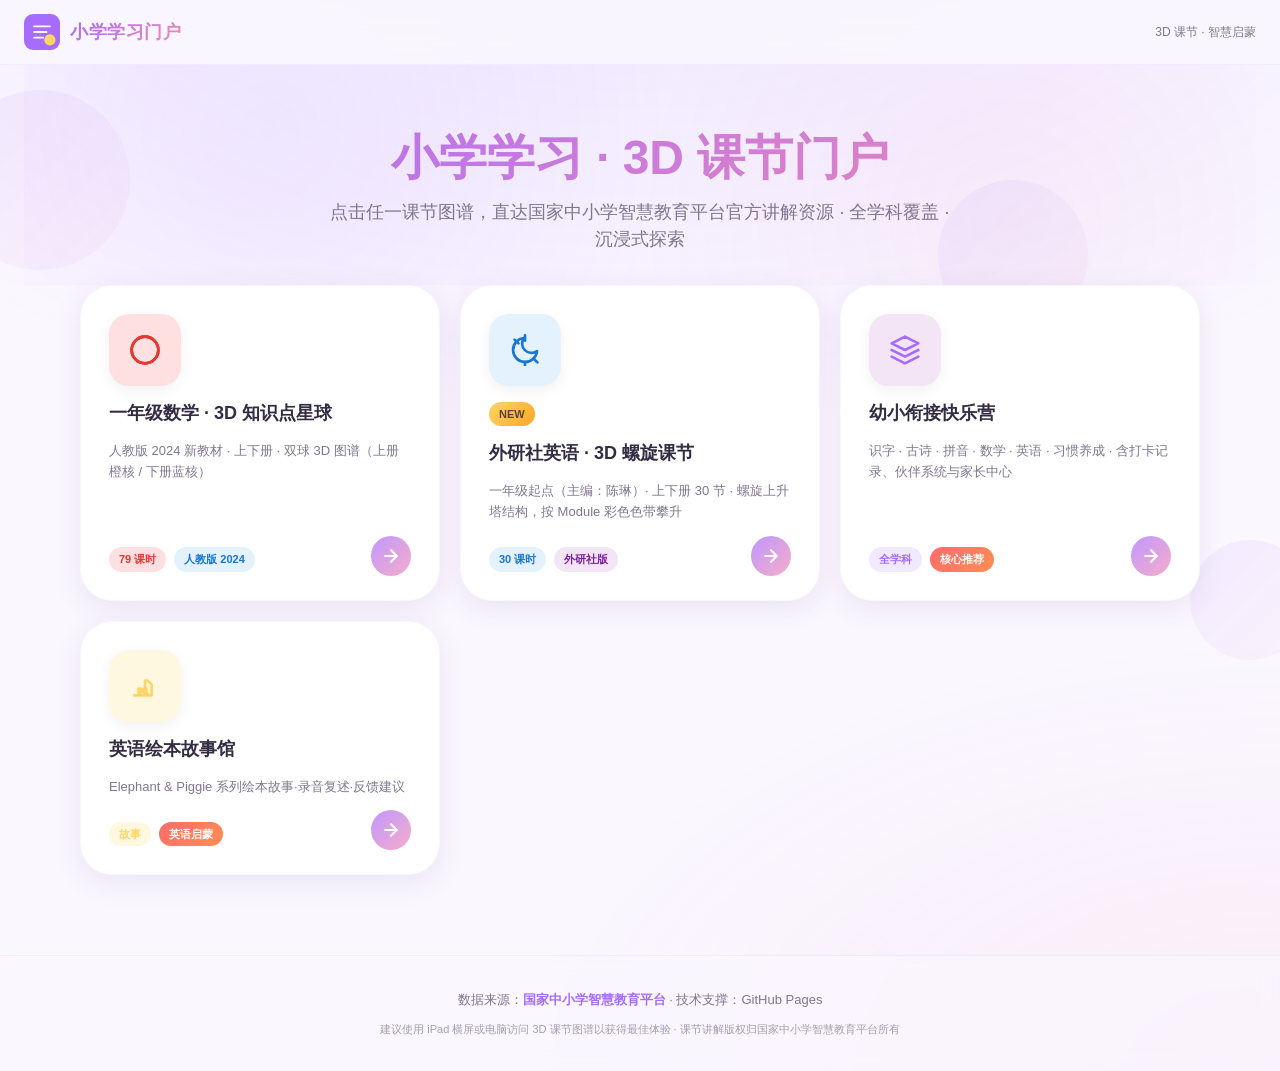
==== commit 8bba9e0b: "Portal v2: landscape-first redesign, unified brand language" ====
--- a/index.html
+++ b/index.html
@@ -246,6 +246,19 @@
       </div>
       <span class="arrow" aria-hidden="true"><svg width="20" height="20" viewBox="0 0 24 24" fill="none" stroke="currentColor" stroke-width="2.5" stroke-linecap="round" stroke-linejoin="round"><path d="M5 12h14M12 5l7 7-7 7"/></svg></span>
     </a>
+    <!-- 4. 英语绘本故事馆 -->
+    <a href="/english-story.html" class="card" role="listitem" aria-label="英语绘本故事馆 - Elephant & Piggie 系列绘本故事·录音复述·反馈建议">
+      <div class="icon" style="--card-icon-bg:#FFF8E1;--card-icon-color:#FFD567" aria-hidden="true">
+        <svg width="32" height="32" viewBox="0 0 24 24" fill="none" stroke="currentColor" stroke-width="2" stroke-linecap="round" stroke-linejoin="round"><path d="M4 19h11l-3-3V8h2l3 3v8zM9 14h-2v3h2v-2zm4 0h-2v3h2v-2z"/></svg>
+      </div>
+      <h2>英语绘本故事馆</h2>
+      <p class="desc">Elephant & Piggie 系列绘本故事·录音复述·反馈建议</p>
+      <div class="meta">
+        <span class="badge" style="--badge-bg:#FFF8E1;--badge-color:#FFD567">故事</span>
+        <span class="badge hot">英语启蒙</span>
+      </div>
+      <span class="arrow" aria-hidden="true"><svg width="20" height="20" viewBox="0 0 24 24" fill="none" stroke="currentColor" stroke-width="2.5" stroke-linecap="round" stroke-linejoin="round"><path d="M5 12h14M12 5l7 7-7 7"/></svg></span>
+    </a>
   </div>
 </main>
 <footer>
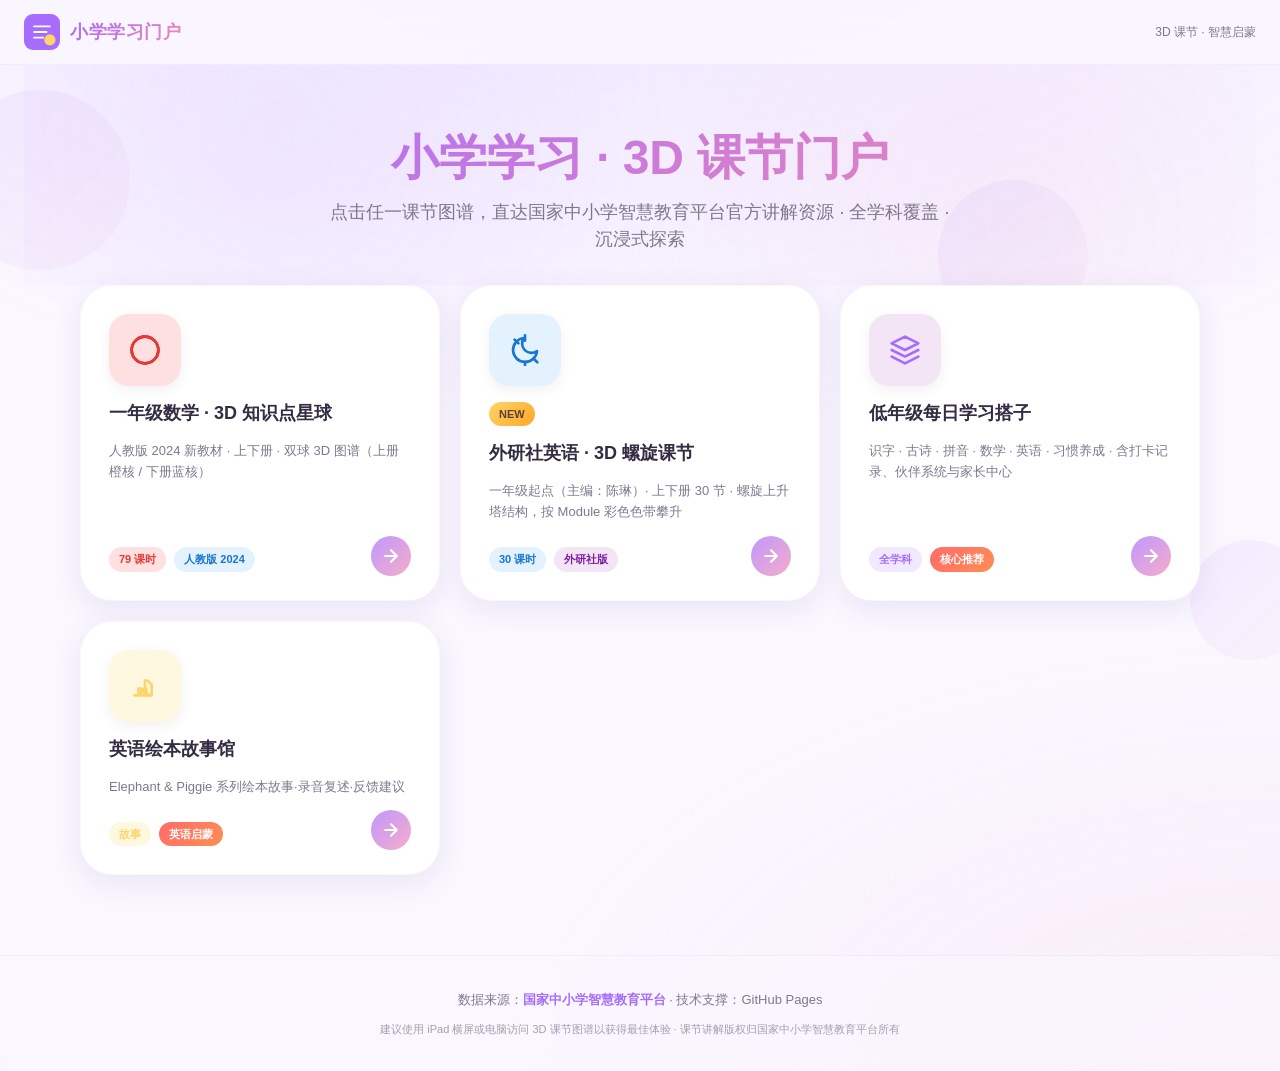
==== commit adc68b74: "Unify learning tool portal name" ====
--- a/index.html
+++ b/index.html
@@ -233,12 +233,12 @@
       </div>
       <span class="arrow" aria-hidden="true"><svg width="20" height="20" viewBox="0 0 24 24" fill="none" stroke="currentColor" stroke-width="2.5" stroke-linecap="round" stroke-linejoin="round"><path d="M5 12h14M12 5l7 7-7 7"/></svg></span>
     </a>
-    <!-- 3. 幼小衔接快乐营 -->
-    <a href="/youxiao-xianjie/" class="card" role="listitem" aria-label="幼小衔接快乐营 - 识字·古诗·拼音·数学·英语·习惯养成，含打卡记录、伙伴系统与家长中心">
+    <!-- 3. 低年级每日学习搭子 -->
+    <a href="/youxiao-xianjie/" class="card" role="listitem" aria-label="低年级每日学习搭子 - 拼音·识字·数学·英语·钢琴，含每日计划、伙伴互动与家长中心">
       <div class="icon" style="--card-icon-bg:#F3E5F5;--card-icon-color:#A66CFF" aria-hidden="true">
         <svg width="32" height="32" viewBox="0 0 24 24" fill="none" stroke="currentColor" stroke-width="2" stroke-linecap="round" stroke-linejoin="round"><path d="M12 2L2 7l10 5 10-5-10-5zM2 17l10 5 10-5M2 12l10 5 10-5"/></svg>
       </div>
-      <h2>幼小衔接快乐营</h2>
+      <h2>低年级每日学习搭子</h2>
       <p class="desc">识字 · 古诗 · 拼音 · 数学 · 英语 · 习惯养成 · 含打卡记录、伙伴系统与家长中心</p>
       <div class="meta">
         <span class="badge" style="--badge-bg:#F1E9FF;--badge-color:#A66CFF">全学科</span>
@@ -267,4 +267,4 @@
 </footer>
 </div>
 </body>
-</html>+</html>
